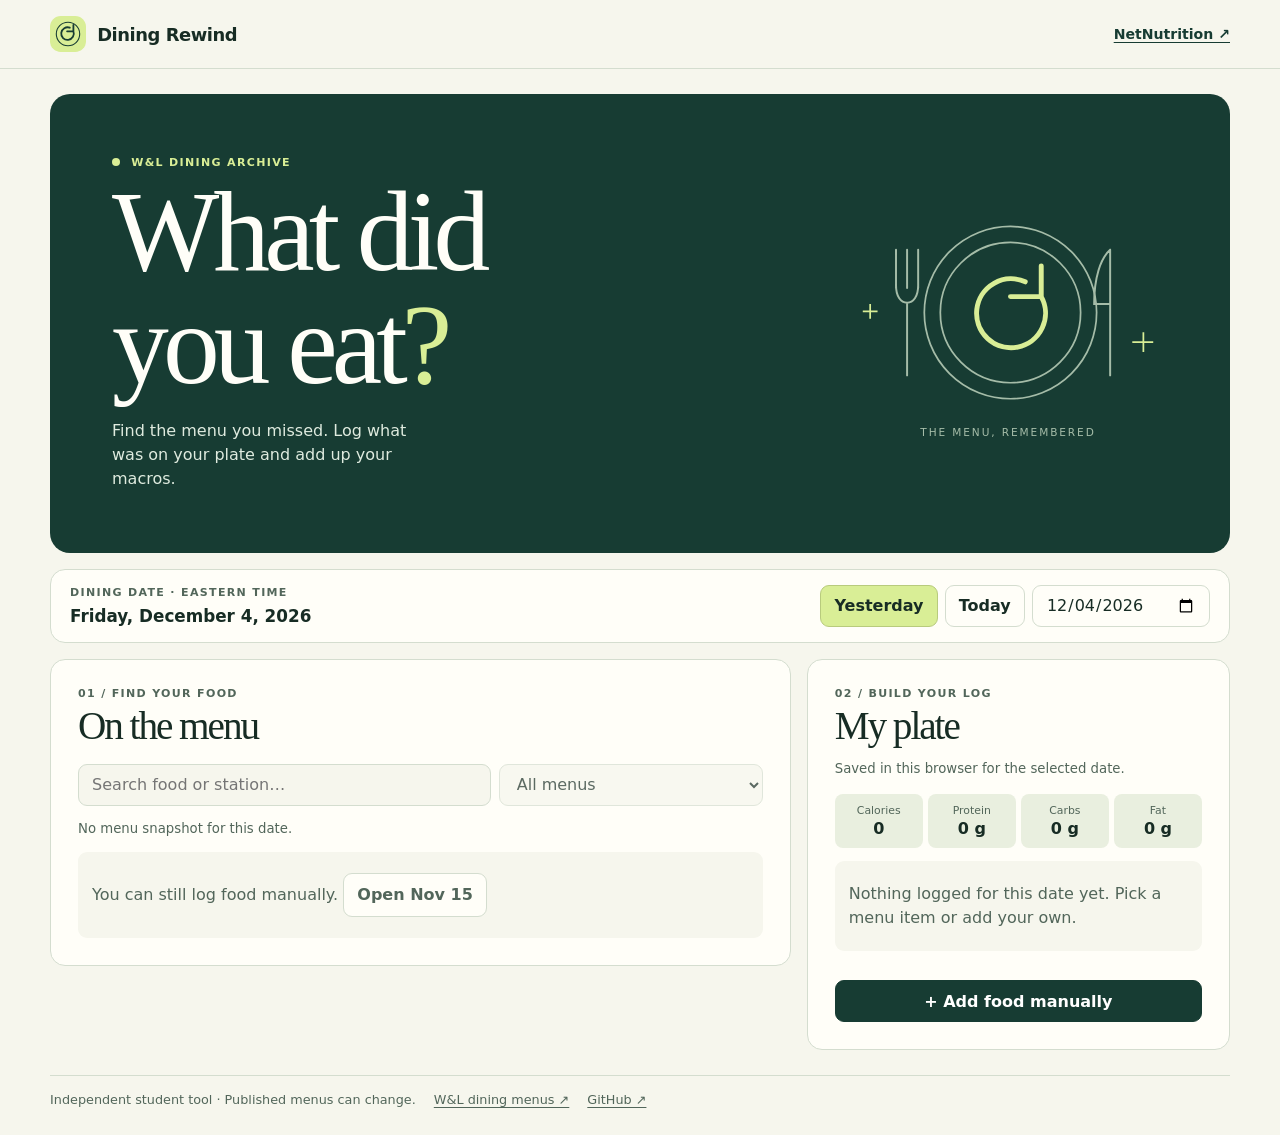
==== site/index.html @ d7448866 "Build W&L dining archive and private meal log" ====
<!doctype html>
<html lang="en">
<head>
<meta charset="utf-8">
<meta name="viewport" content="width=device-width, initial-scale=1">
<meta name="description" content="Look up past W&amp;L dining menus and keep a private meal log.">
<title>Dining Rewind · W&amp;L menu archive</title>
<link rel="icon" type="image/svg+xml" href="./mark.svg">
<link rel="stylesheet" href="./style.css">
<script type="module" src="./app.js"></script>
</head>
<body>
<header class="mast"><div class="wrap nav"><a class="brand" href="./"><img src="./mark.svg" alt="" width="36" height="36"> Dining Rewind</a><a class="source" href="https://netnutrition.cbord.com/nn-prod/WLU" target="_blank" rel="noopener">NetNutrition ↗</a></div></header>
<main class="wrap">
<section class="hero" aria-labelledby="title">
<div><p class="eyebrow"><span></span> W&amp;L DINING ARCHIVE</p><h1 id="title">What did<br>you eat<span>?</span></h1><p>Find the menu you missed. Log what was on your plate and add up your macros.</p></div>
<div class="art" aria-hidden="true"><svg viewBox="0 0 260 170" fill="none"><circle cx="132" cy="85" r="70" stroke="currentColor" stroke-width="1.4"/><circle cx="132" cy="85" r="57" stroke="currentColor" stroke-width="1.4"/><path d="M157 72a28 28 0 1 1-13-12m13-13v25h-25" stroke="#d9ee96" stroke-width="4" stroke-linecap="round" stroke-linejoin="round"/><path d="M39 34v31m9-31v31m9-31v31m-18-2c0 9 4 14 9 14s9-5 9-14m-9 14v59m165-102c-8 7-13 23-13 44h13m0-44v102" stroke="currentColor" stroke-width="1.6" stroke-linecap="round"/><path d="M12 84h12m-6-6v12m213 19h17m-8-8v16" stroke="#d9ee96" stroke-width="1.4"/></svg><span>THE MENU, REMEMBERED</span></div>
</section>
<section class="datebar" aria-label="Menu date">
<div><p class="eyebrow">DINING DATE · EASTERN TIME</p><strong id="date-title"></strong></div>
<div class="date-actions"><button id="yesterday" type="button">Yesterday</button><button id="today" type="button">Today</button><label class="date-input"><span class="sr">Choose a date</span><input id="date" type="date"></label></div>
</section>
<div class="layout">
<section class="menu" aria-labelledby="menu-title">
<div class="section-top"><div><p class="eyebrow">01 / FIND YOUR FOOD</p><h2 id="menu-title">On the menu</h2></div><span id="count" class="chip" aria-live="polite"></span></div>
<div class="filters"><label><span class="sr">Search food or station</span><input type="search" id="search" placeholder="Search food or station…"></label><label><span class="sr">Filter by venue or meal</span><select id="group"><option value="">All menus</option></select></label></div>
<p class="hint" id="coverage" aria-live="polite">Loading archived menus…</p>
<div id="results"></div>
</section>
<aside class="log" aria-labelledby="log-title">
<p class="eyebrow">02 / BUILD YOUR LOG</p><h2 id="log-title">My plate</h2><p class="hint">Saved in this browser for the selected date.</p>
<dl id="totals" class="totals" aria-live="polite"></dl><p class="hint" id="total-note" aria-live="polite"></p>
<div id="entries"></div>
<button type="button" id="custom" class="primary">+ Add food manually</button>
</aside>
</div>
</main>
<footer class="wrap footer"><span>Independent student tool · Published menus can change.</span><a href="https://www.wlu.edu/dining-services/campus-dining-venues-and-menus/the-marketplace" target="_blank" rel="noopener">W&amp;L dining menus ↗</a><a href="https://github.com/onionviolet/dining-rewind">GitHub ↗</a></footer>
<dialog id="editor" aria-labelledby="editor-title">
<form id="entry-form">
<p class="eyebrow">MY PLATE</p><h2 id="editor-title">Log food</h2><p id="editor-note" class="hint"></p>
<label>Food name<input name="name" required maxlength="160"></label>
<div class="form-grid"><label>Portions eaten<input name="quantity" type="number" required min="0.01" max="1000" step="any"></label><label>Serving size or unit<input name="serving" maxlength="80" placeholder="e.g. 1 cup"></label></div>
<p class="hint">Enter values <strong>per serving</strong>. Leave any unknown value blank.</p>
<div class="form-grid macro-fields"><label>Calories (kcal)<input name="kcal" type="number" min="0" max="10000" step="any"></label><label>Protein (g)<input name="protein" type="number" min="0" max="10000" step="any"></label><label>Carbs (g)<input name="carbs" type="number" min="0" max="10000" step="any"></label><label>Fat (g)<input name="fat" type="number" min="0" max="10000" step="any"></label></div>
<div class="form-actions"><button type="button" id="cancel">Cancel</button><button type="submit" class="primary">Save to my plate</button></div>
</form>
</dialog>
<noscript><p class="wrap">Enable JavaScript to browse menus and use the meal log.</p></noscript>
</body>
</html>
---- site/style.css ----
:root{color-scheme:light;--paper:#f6f6ed;--white:#fffef8;--ink:#172c24;--forest:#173c33;--muted:#52665a;--line:#d4ddcf;--lime:#d9ee96;--soft:#e9efdf;font-family:system-ui,-apple-system,sans-serif;color:var(--ink);background:var(--paper)}
*{box-sizing:border-box}body{margin:0}a{color:inherit;text-underline-offset:3px}button,input,select{font:inherit;color:inherit}button,input,select{min-height:42px;border:1px solid var(--line);border-radius:9px;padding:.57rem .82rem;background:var(--white)}button{cursor:pointer;font-weight:650}button:hover{background:var(--soft)}:focus-visible{outline:3px solid #758b35;outline-offset:3px}[hidden]{display:none!important}
.wrap{max-width:1180px;margin:auto;width:calc(100% - 3rem)}.mast{border-bottom:1px solid var(--line)}.nav{min-height:68px;display:flex;justify-content:space-between;align-items:center;gap:1rem}.brand{display:flex;align-items:center;gap:.7rem;font-weight:800;text-decoration:none;letter-spacing:-.025em;font-size:1.12rem}.source{font-size:.88rem;color:var(--forest);font-weight:650}
.hero{background:var(--forest);color:var(--white);border-radius:20px;margin:25px 0 16px;padding:clamp(26px,5vw,62px);display:flex;align-items:center;justify-content:space-between;gap:1rem;overflow:hidden}.eyebrow{letter-spacing:.12em;font-size:.69rem;font-weight:800;margin:0 0 .45rem;color:var(--muted)}.hero .eyebrow{color:var(--lime)}.hero .eyebrow span{display:inline-block;width:8px;height:8px;border-radius:50%;background:var(--lime);margin-right:6px}.hero h1,h2{font-family:Georgia,serif;font-weight:500;letter-spacing:-.052em;margin:0;line-height:.99}.hero h1{font-size:clamp(3.7rem,9vw,7.1rem)}.hero h1 span{color:var(--lime)}.hero p:last-child{max-width:31ch;color:#dfebdf;line-height:1.5;margin:1.1rem 0 0}.art{width:min(40%,320px);color:#a5bca8;text-align:center;align-self:center}.art svg{width:100%;display:block}.art span{display:block;font-size:.66rem;letter-spacing:.18em;margin-top:.55rem}
.datebar,.menu,.log{background:var(--white);border:1px solid var(--line);border-radius:15px}.datebar{padding:15px 19px;display:flex;align-items:center;justify-content:space-between;gap:12px;flex-wrap:wrap}.datebar strong{font-size:1.05rem}.date-actions{display:flex;gap:7px;flex-wrap:wrap}.date-actions [aria-pressed=true]{background:var(--lime);border-color:#b8cb7d}.layout{display:grid;grid-template-columns:minmax(0,1.75fr) minmax(0,1fr);gap:16px;margin:16px 0 25px;align-items:start}.menu,.log{padding:clamp(16px,3vw,27px)}h2{font-size:2.45rem}.section-top{display:flex;align-items:end;justify-content:space-between;gap:10px}.chip{font-size:.75rem;background:var(--soft);border-radius:30px;padding:.33rem .63rem;white-space:nowrap}.chip:empty{display:none}.filters{display:grid;grid-template-columns:minmax(0,1fr) minmax(0,.64fr);gap:8px;margin:18px 0 8px}.filters input,.filters select{width:100%;background:var(--paper)}.hint{font-size:.83rem;color:var(--muted);line-height:1.5}.group{margin-top:18px}.group>h3{font-size:1rem;border-bottom:1px solid var(--line);margin:0;padding-bottom:7px}.station{margin:.8rem 0 .2rem;color:var(--muted);font-size:.7rem;text-transform:uppercase;letter-spacing:.09em}.row{display:flex;justify-content:space-between;align-items:center;gap:8px;padding:.55rem 0;border-bottom:1px solid #e7ebe0}.row small{display:block;margin-top:3px;color:var(--muted)}.row button{padding:.25rem .65rem;min-height:34px;font-size:.8rem;white-space:nowrap}.empty{padding:21px 14px;background:var(--paper);border-radius:9px;margin-top:12px;color:var(--muted);line-height:1.5}.primary{background:var(--forest);color:white;border-color:var(--forest)}.primary:hover{background:#295544}.log>.primary{width:100%;margin-top:13px}.totals{display:grid;grid-template-columns:repeat(4,minmax(0,1fr));gap:5px;margin:15px 0 4px}.totals div{min-width:0;background:var(--soft);border-radius:8px;text-align:center;padding:10px 3px;overflow-wrap:anywhere}.totals dt{font-size:.68rem;color:var(--muted)}.totals dd{margin:2px 0 0;font-weight:800}.entry-controls{display:flex;gap:4px;flex-wrap:wrap;justify-content:end}.footer{border-top:1px solid var(--line);padding:16px 0 28px;display:flex;flex-wrap:wrap;gap:8px 18px;font-size:.8rem;color:var(--muted)}
dialog{background:var(--white);border:1px solid var(--line);border-radius:15px;padding:23px;width:min(490px,calc(100% - 2rem));max-height:calc(100dvh - 2rem);color:var(--ink)}dialog::backdrop{background:#0e281fc2}form label{display:flex;flex-direction:column;font-size:.84rem;gap:4px;font-weight:650;min-width:0}form input{width:100%}.form-grid{display:grid;grid-template-columns:1fr 1fr;gap:10px;margin-top:10px}.form-actions{margin-top:18px;display:flex;justify-content:end;gap:8px}.sr{position:absolute;width:1px;height:1px;overflow:hidden;clip-path:inset(50%);white-space:nowrap}
@media(max-width:760px){.layout{grid-template-columns:minmax(0,1fr)}.log{grid-row:1}.hero{margin-top:16px}.wrap{width:calc(100% - 1.5rem)}}
@media(max-width:390px){.art{display:none}.filters{grid-template-columns:1fr}.date-actions button,.date-actions input{padding-inline:.5rem}}
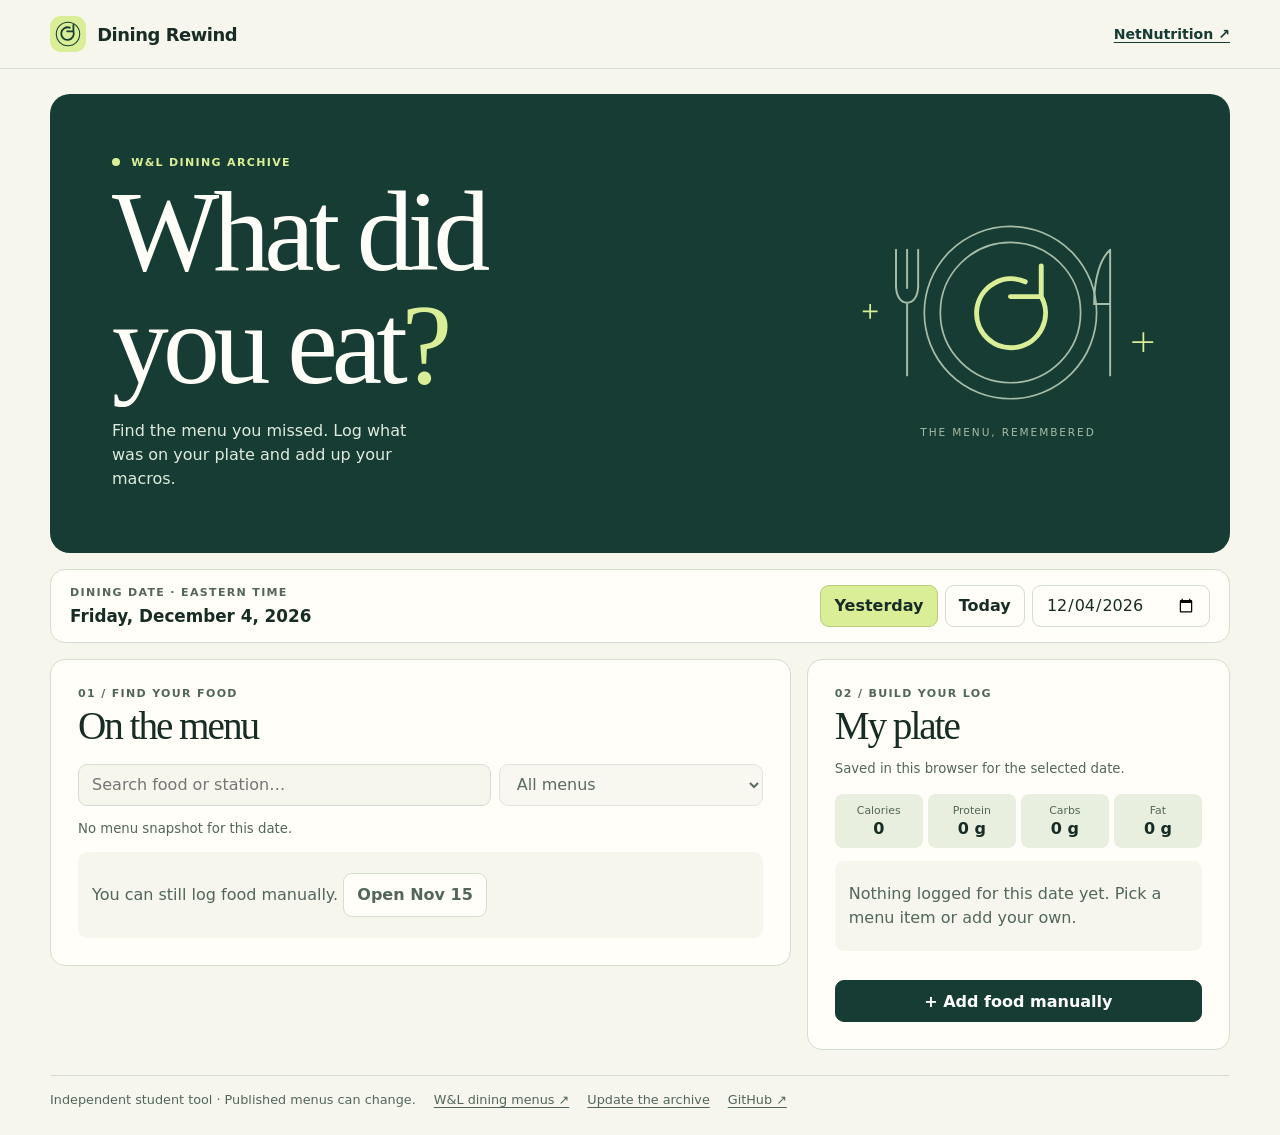
==== commit ebad8f87: "Add a reviewed GitHub workflow for updating the dining archive" ====
--- a/site/index.html
+++ b/site/index.html
@@ -18,7 +18,7 @@
 </section>
 <section class="datebar" aria-label="Menu date">
 <div><p class="eyebrow">DINING DATE · EASTERN TIME</p><strong id="date-title"></strong></div>
-<div class="date-actions"><button id="yesterday" type="button">Yesterday</button><button id="today" type="button">Today</button><label class="date-input"><span class="sr">Choose a date</span><input id="date" type="date"></label></div>
+<div class="date-actions"><a class="plate-link" href="#log-title">My plate ↓</a><button id="yesterday" type="button">Yesterday</button><button id="today" type="button">Today</button><label class="date-input"><span class="sr">Choose a date</span><input id="date" type="date"></label></div>
 </section>
 <div class="layout">
 <section class="menu" aria-labelledby="menu-title">
@@ -35,7 +35,7 @@
 </aside>
 </div>
 </main>
-<footer class="wrap footer"><span>Independent student tool · Published menus can change.</span><a href="https://www.wlu.edu/dining-services/campus-dining-venues-and-menus/the-marketplace" target="_blank" rel="noopener">W&amp;L dining menus ↗</a><a href="https://github.com/onionviolet/dining-rewind">GitHub ↗</a></footer>
+<footer class="wrap footer"><span>Independent student tool · Published menus can change.</span><a href="https://www.wlu.edu/dining-services/campus-dining-venues-and-menus/the-marketplace" target="_blank" rel="noopener">W&amp;L dining menus ↗</a><a href="./update.html">Update the archive</a><a href="https://github.com/onionviolet/dining-rewind">GitHub ↗</a></footer>
 <dialog id="editor" aria-labelledby="editor-title">
 <form id="entry-form">
 <p class="eyebrow">MY PLATE</p><h2 id="editor-title">Log food</h2><p id="editor-note" class="hint"></p>
--- a/site/style.css
+++ b/site/style.css
@@ -4,5 +4,6 @@
 .hero{background:var(--forest);color:var(--white);border-radius:20px;margin:25px 0 16px;padding:clamp(26px,5vw,62px);display:flex;align-items:center;justify-content:space-between;gap:1rem;overflow:hidden}.eyebrow{letter-spacing:.12em;font-size:.69rem;font-weight:800;margin:0 0 .45rem;color:var(--muted)}.hero .eyebrow{color:var(--lime)}.hero .eyebrow span{display:inline-block;width:8px;height:8px;border-radius:50%;background:var(--lime);margin-right:6px}.hero h1,h2{font-family:Georgia,serif;font-weight:500;letter-spacing:-.052em;margin:0;line-height:.99}.hero h1{font-size:clamp(3.7rem,9vw,7.1rem)}.hero h1 span{color:var(--lime)}.hero p:last-child{max-width:31ch;color:#dfebdf;line-height:1.5;margin:1.1rem 0 0}.art{width:min(40%,320px);color:#a5bca8;text-align:center;align-self:center}.art svg{width:100%;display:block}.art span{display:block;font-size:.66rem;letter-spacing:.18em;margin-top:.55rem}
 .datebar,.menu,.log{background:var(--white);border:1px solid var(--line);border-radius:15px}.datebar{padding:15px 19px;display:flex;align-items:center;justify-content:space-between;gap:12px;flex-wrap:wrap}.datebar strong{font-size:1.05rem}.date-actions{display:flex;gap:7px;flex-wrap:wrap}.date-actions [aria-pressed=true]{background:var(--lime);border-color:#b8cb7d}.layout{display:grid;grid-template-columns:minmax(0,1.75fr) minmax(0,1fr);gap:16px;margin:16px 0 25px;align-items:start}.menu,.log{padding:clamp(16px,3vw,27px)}h2{font-size:2.45rem}.section-top{display:flex;align-items:end;justify-content:space-between;gap:10px}.chip{font-size:.75rem;background:var(--soft);border-radius:30px;padding:.33rem .63rem;white-space:nowrap}.chip:empty{display:none}.filters{display:grid;grid-template-columns:minmax(0,1fr) minmax(0,.64fr);gap:8px;margin:18px 0 8px}.filters input,.filters select{width:100%;background:var(--paper)}.hint{font-size:.83rem;color:var(--muted);line-height:1.5}.group{margin-top:18px}.group>h3{font-size:1rem;border-bottom:1px solid var(--line);margin:0;padding-bottom:7px}.station{margin:.8rem 0 .2rem;color:var(--muted);font-size:.7rem;text-transform:uppercase;letter-spacing:.09em}.row{display:flex;justify-content:space-between;align-items:center;gap:8px;padding:.55rem 0;border-bottom:1px solid #e7ebe0}.row small{display:block;margin-top:3px;color:var(--muted)}.row button{padding:.25rem .65rem;min-height:34px;font-size:.8rem;white-space:nowrap}.empty{padding:21px 14px;background:var(--paper);border-radius:9px;margin-top:12px;color:var(--muted);line-height:1.5}.primary{background:var(--forest);color:white;border-color:var(--forest)}.primary:hover{background:#295544}.log>.primary{width:100%;margin-top:13px}.totals{display:grid;grid-template-columns:repeat(4,minmax(0,1fr));gap:5px;margin:15px 0 4px}.totals div{min-width:0;background:var(--soft);border-radius:8px;text-align:center;padding:10px 3px;overflow-wrap:anywhere}.totals dt{font-size:.68rem;color:var(--muted)}.totals dd{margin:2px 0 0;font-weight:800}.entry-controls{display:flex;gap:4px;flex-wrap:wrap;justify-content:end}.footer{border-top:1px solid var(--line);padding:16px 0 28px;display:flex;flex-wrap:wrap;gap:8px 18px;font-size:.8rem;color:var(--muted)}
 dialog{background:var(--white);border:1px solid var(--line);border-radius:15px;padding:23px;width:min(490px,calc(100% - 2rem));max-height:calc(100dvh - 2rem);color:var(--ink)}dialog::backdrop{background:#0e281fc2}form label{display:flex;flex-direction:column;font-size:.84rem;gap:4px;font-weight:650;min-width:0}form input{width:100%}.form-grid{display:grid;grid-template-columns:1fr 1fr;gap:10px;margin-top:10px}.form-actions{margin-top:18px;display:flex;justify-content:end;gap:8px}.sr{position:absolute;width:1px;height:1px;overflow:hidden;clip-path:inset(50%);white-space:nowrap}
-@media(max-width:760px){.layout{grid-template-columns:minmax(0,1fr)}.log{grid-row:1}.hero{margin-top:16px}.wrap{width:calc(100% - 1.5rem)}}
+.plate-link{display:none}@media(max-width:760px){.plate-link{display:inline-flex;align-items:center;padding:0 6px;font-size:.85rem}.layout{grid-template-columns:minmax(0,1fr)}.hero{margin-top:16px}.wrap{width:calc(100% - 1.5rem)}}
 @media(max-width:390px){.art{display:none}.filters{grid-template-columns:1fr}.date-actions button,.date-actions input{padding-inline:.5rem}}
+.updater{max-width:760px;margin-top:25px;margin-bottom:35px}.updater .menu+.menu{margin-top:16px}.updater h1{margin:.25rem 0;font:500 3.25rem/1 Georgia,serif;letter-spacing:-.05em}.updater h2{font-size:2rem;margin:.8rem 0}.updater li+li{margin-top:.6rem}.updater p,.updater li{line-height:1.5}.updater select{width:100%}.updater button{margin-top:12px}.updater textarea{display:block;width:100%;margin-top:6px;padding:8px;border:1px solid var(--line);border-radius:8px;background:var(--paper);color:var(--ink);font:inherit;font-size:.82rem}
